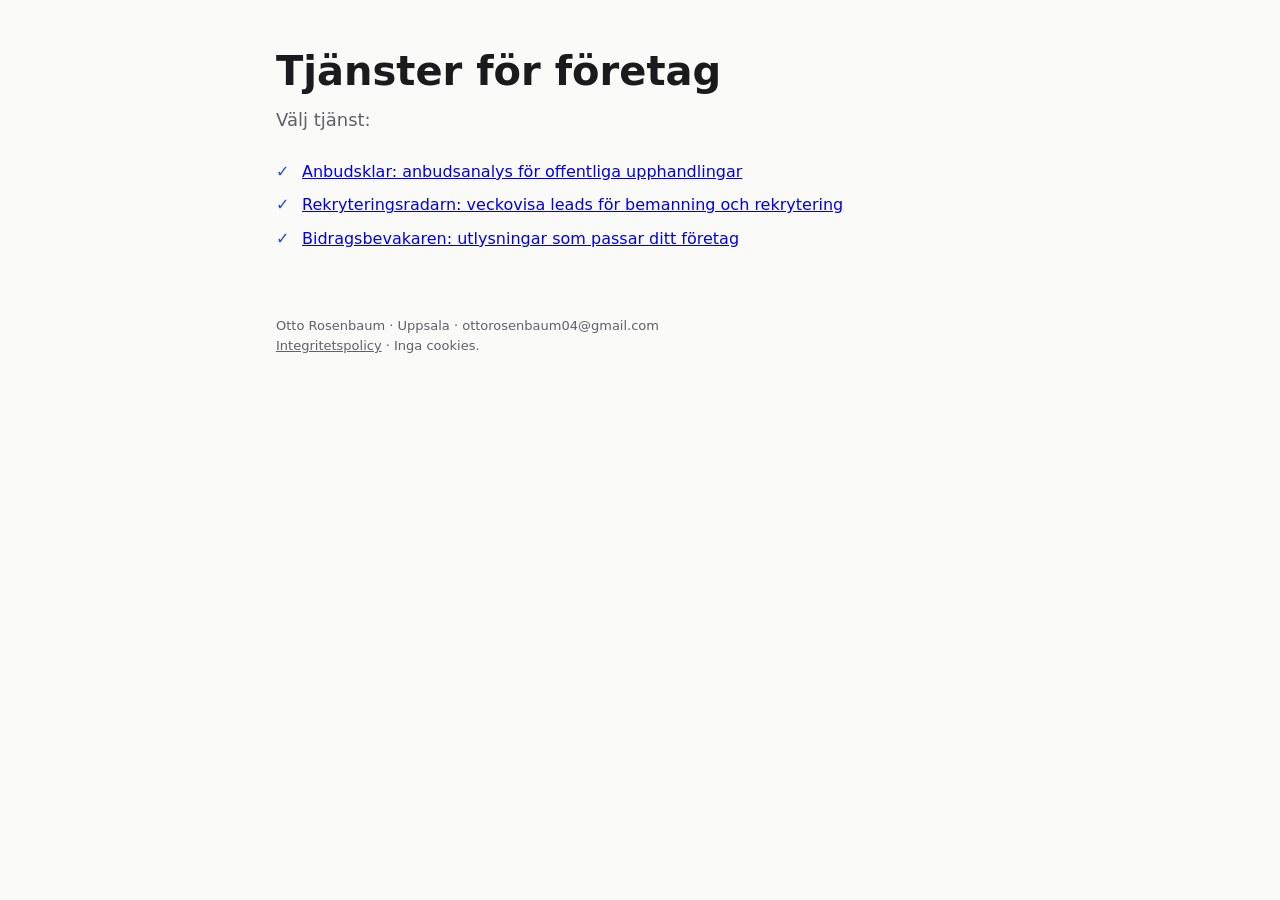
==== index.html @ a0662ef7 "Landningssidor för nischtest (upphandling, rekrytering, bidrag) Co-Authored-By: Claude Opus 5.5 <nor" ====
<!doctype html>
<html lang="sv"><head><meta charset="utf-8"><meta name="viewport" content="width=device-width, initial-scale=1">
<title>Tjänster för företag</title><link rel="stylesheet" href="style.css"></head>
<body><header><h1>Tjänster för företag</h1><p class="lead">Välj tjänst:</p></header>
<main><ul class="check">
<li><a href="upphandling/">Anbudsklar: anbudsanalys för offentliga upphandlingar</a></li>
<li><a href="rekrytering/">Rekryteringsradarn: veckovisa leads för bemanning och rekrytering</a></li>
<li><a href="bidrag/">Bidragsbevakaren: utlysningar som passar ditt företag</a></li>
</ul></main>
<footer><div data-seller></div><div><a href="integritet.html">Integritetspolicy</a> · Inga cookies.</div></footer>
<script src="config.js"></script><script src="site.js"></script></body></html>
---- style.css ----
:root {
  --bg: #fafaf8; --fg: #1b1b1d; --muted: #5f6068; --line: #e4e4e0; --card: #ffffff;
  --accent: #1d4ed8; --accent-fg: #ffffff; --soft: #eef2ff;
}
@media (prefers-color-scheme: dark) {
  :root:not([data-theme="light"]) {
    --bg: #131315; --fg: #ececef; --muted: #a0a0a8; --line: #2b2b30; --card: #1b1b1f;
    --accent: #6d9bff; --accent-fg: #0b0b0d; --soft: #1a2138;
  }
}
* { box-sizing: border-box; }
body { margin: 0; background: var(--bg); color: var(--fg);
  font: 16px/1.6 -apple-system, BlinkMacSystemFont, "Segoe UI", system-ui, sans-serif; }
main, header, footer { max-width: 760px; margin: 0 auto; padding: 0 16px; }
header { padding-top: 40px; }
.eyebrow { color: var(--accent); font-weight: 600; font-size: 14px; letter-spacing: .02em; }
h1 { font-size: clamp(28px, 5vw, 40px); line-height: 1.15; margin: 8px 0 12px; }
h2 { font-size: 22px; margin: 44px 0 12px; }
.lead { font-size: 18px; color: var(--muted); margin: 0 0 24px; }
.cta { display: flex; flex-wrap: wrap; gap: 10px; margin: 20px 0 8px; }
.btn { display: inline-block; padding: 12px 18px; border-radius: 8px; text-decoration: none;
  font-weight: 600; border: 1px solid var(--accent); }
.btn.primary { background: var(--accent); color: var(--accent-fg); }
.btn.ghost { color: var(--accent); background: transparent; }
.note { font-size: 13px; color: var(--muted); }
ul.check { padding-left: 0; list-style: none; }
ul.check li { padding-left: 26px; position: relative; margin: 8px 0; }
ul.check li::before { content: "✓"; position: absolute; left: 0; color: var(--accent); font-weight: 700; }
.sample { background: var(--card); border: 1px solid var(--line); border-radius: 10px; padding: 18px;
  font-size: 14px; }
.sample { overflow-x: auto; overflow-wrap: anywhere; }
.sample .tag { display: inline-block; font-size: 12px; background: var(--soft); color: var(--accent);
  padding: 2px 8px; border-radius: 99px; margin-bottom: 8px; }
.sample table { border-collapse: collapse; width: 100%; margin-top: 8px; }
.sample th, .sample td { text-align: left; padding: 6px 8px; border-bottom: 1px solid var(--line); vertical-align: top; }
.sample th { color: var(--muted); font-weight: 500; }
.prices { display: grid; grid-template-columns: repeat(auto-fit, minmax(220px, 1fr)); gap: 12px; }
.price { background: var(--card); border: 1px solid var(--line); border-radius: 10px; padding: 18px; }
.price .amount { font-size: 28px; font-weight: 700; }
.price .per { color: var(--muted); font-size: 14px; }
form { background: var(--card); border: 1px solid var(--line); border-radius: 10px; padding: 18px;
  display: grid; gap: 12px; }
label { font-size: 14px; font-weight: 500; display: grid; gap: 4px; }
input, select, textarea { font: inherit; padding: 10px; border-radius: 6px; border: 1px solid var(--line);
  background: var(--bg); color: var(--fg); width: 100%; }
label.inline { display: flex; gap: 8px; align-items: flex-start; font-weight: 400; }
label.inline input { width: auto; margin-top: 4px; }
button { font: inherit; font-weight: 600; padding: 12px 18px; border-radius: 8px; border: 0;
  background: var(--accent); color: var(--accent-fg); cursor: pointer; }
.form-msg { font-size: 14px; color: var(--accent); min-height: 1em; }
details { border-bottom: 1px solid var(--line); padding: 10px 0; }
summary { cursor: pointer; font-weight: 600; }
.ai { background: var(--soft); border-radius: 8px; padding: 12px 14px; font-size: 14px; margin-top: 16px; }
footer { color: var(--muted); font-size: 13px; padding: 48px 16px 40px; }
footer a { color: var(--muted); }
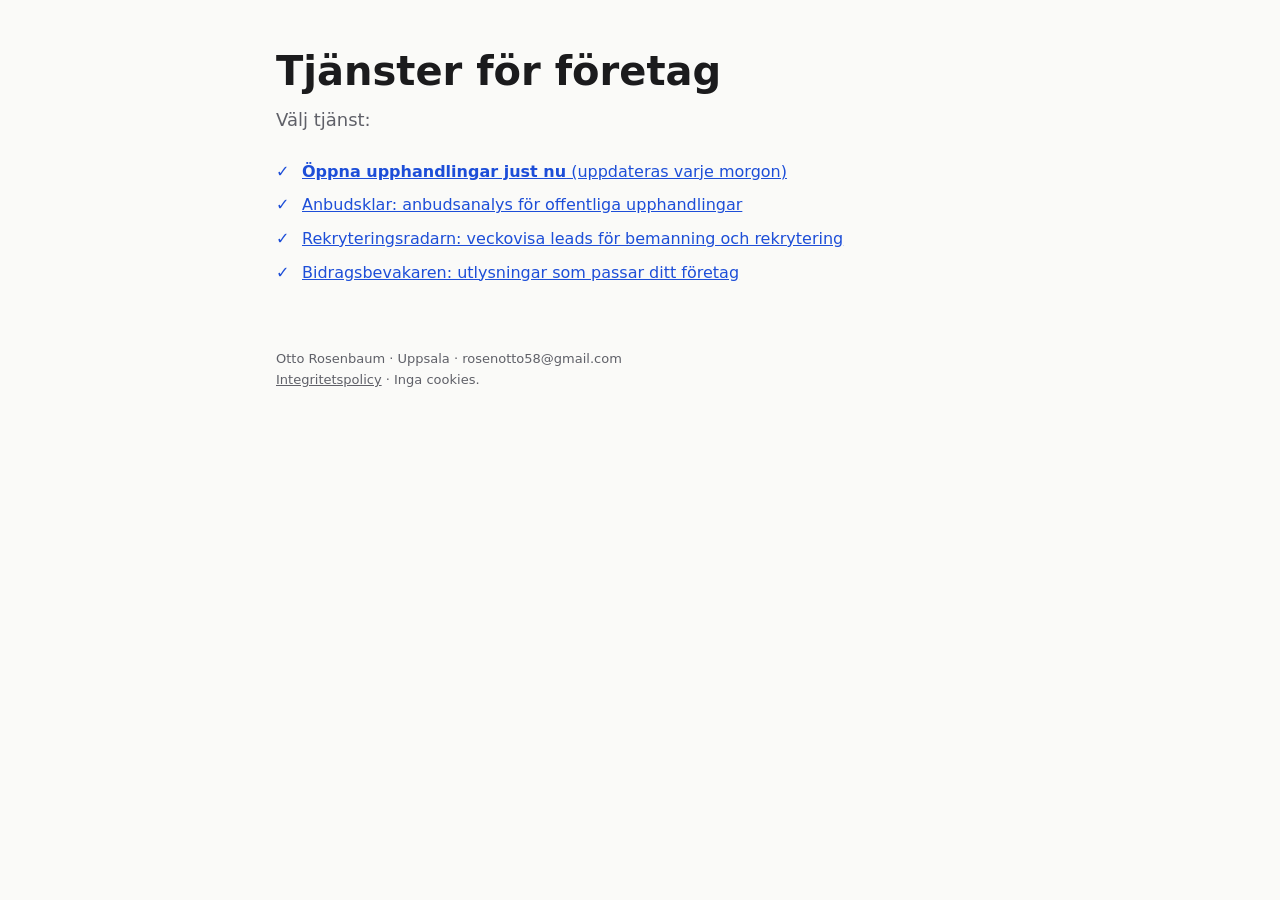
==== commit e37d70d5: "Daglig upphandlingsbevakning (TED) + ny kontaktadress Co-Authored-By: Claude Opus 5.5 <noreply@anthr" ====
--- a/index.html
+++ b/index.html
@@ -3,6 +3,7 @@
 <title>Tjänster för företag</title><link rel="stylesheet" href="style.css"></head>
 <body><header><h1>Tjänster för företag</h1><p class="lead">Välj tjänst:</p></header>
 <main><ul class="check">
+<li><a href="bevakning/"><strong>Öppna upphandlingar just nu</strong> (uppdateras varje morgon)</a></li>
 <li><a href="upphandling/">Anbudsklar: anbudsanalys för offentliga upphandlingar</a></li>
 <li><a href="rekrytering/">Rekryteringsradarn: veckovisa leads för bemanning och rekrytering</a></li>
 <li><a href="bidrag/">Bidragsbevakaren: utlysningar som passar ditt företag</a></li>
--- a/style.css
+++ b/style.css
@@ -11,6 +11,7 @@
 * { box-sizing: border-box; }
 body { margin: 0; background: var(--bg); color: var(--fg);
   font: 16px/1.6 -apple-system, BlinkMacSystemFont, "Segoe UI", system-ui, sans-serif; }
+a { color: var(--accent); }
 main, header, footer { max-width: 760px; margin: 0 auto; padding: 0 16px; }
 header { padding-top: 40px; }
 .eyebrow { color: var(--accent); font-weight: 600; font-size: 14px; letter-spacing: .02em; }
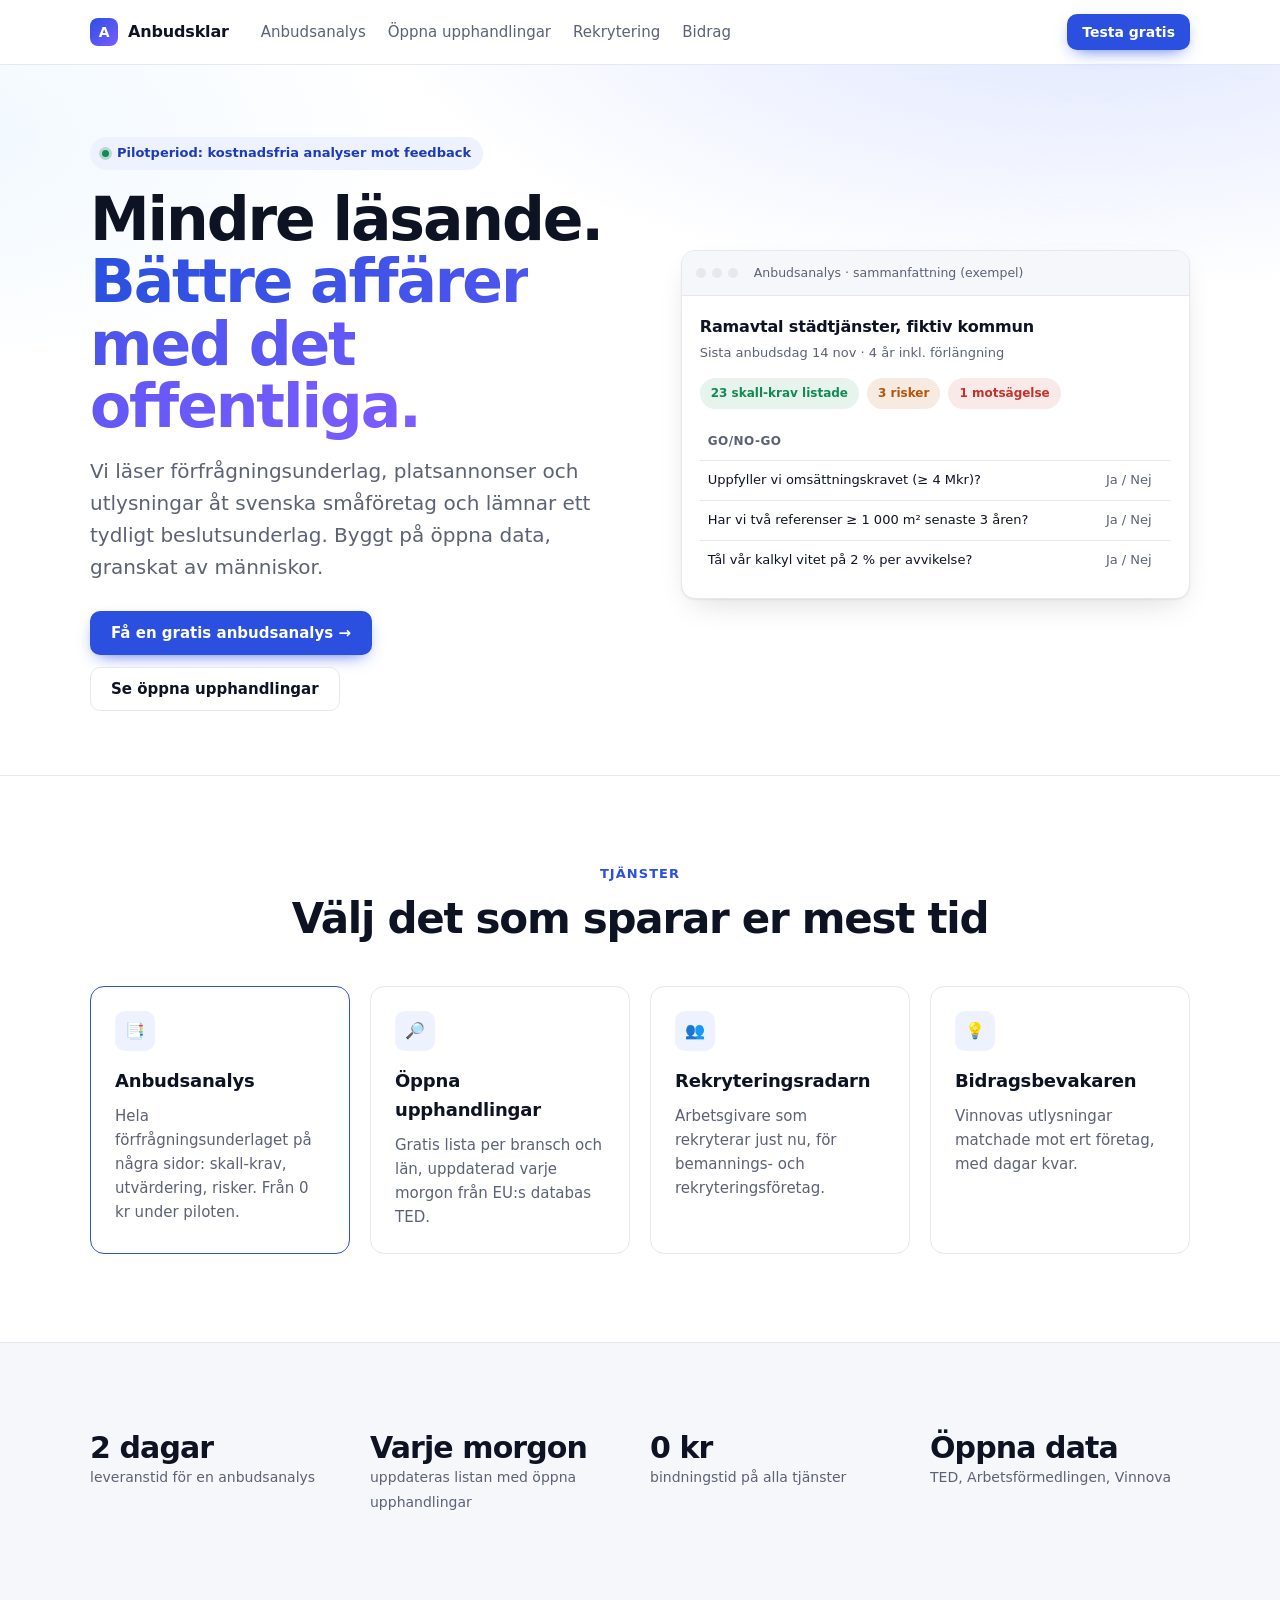
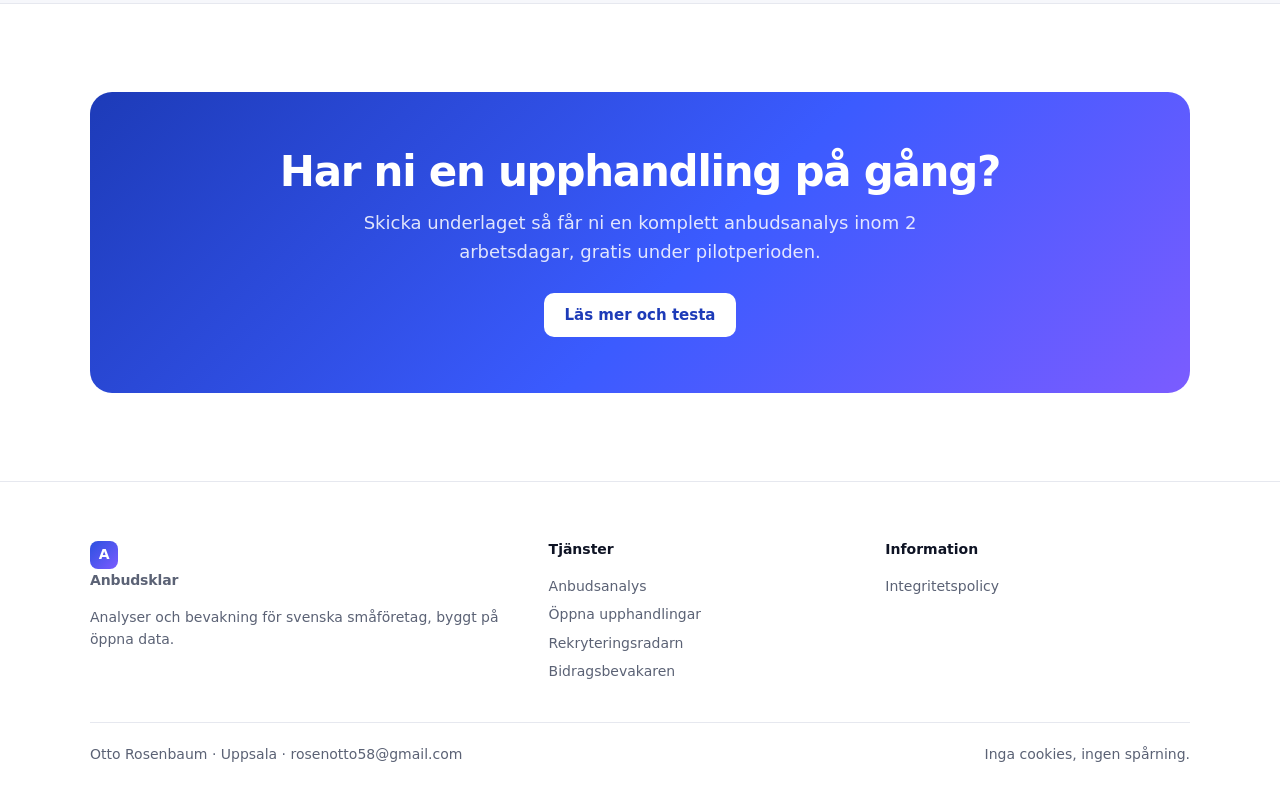
==== commit 72eadfd8: "Ny design på alla sidor (hjälte, steg, funktioner, priser, FAQ, sidfot) Co-Authored-By: Claude Opus " ====
--- a/index.html
+++ b/index.html
@@ -1,12 +1,87 @@
 <!doctype html>
-<html lang="sv"><head><meta charset="utf-8"><meta name="viewport" content="width=device-width, initial-scale=1">
-<title>Tjänster för företag</title><link rel="stylesheet" href="style.css"></head>
-<body><header><h1>Tjänster för företag</h1><p class="lead">Välj tjänst:</p></header>
-<main><ul class="check">
-<li><a href="bevakning/"><strong>Öppna upphandlingar just nu</strong> (uppdateras varje morgon)</a></li>
-<li><a href="upphandling/">Anbudsklar: anbudsanalys för offentliga upphandlingar</a></li>
-<li><a href="rekrytering/">Rekryteringsradarn: veckovisa leads för bemanning och rekrytering</a></li>
-<li><a href="bidrag/">Bidragsbevakaren: utlysningar som passar ditt företag</a></li>
-</ul></main>
-<footer><div data-seller></div><div><a href="integritet.html">Integritetspolicy</a> · Inga cookies.</div></footer>
-<script src="config.js"></script><script src="site.js"></script></body></html>
+<html lang="sv">
+<head>
+<meta charset="utf-8">
+<meta name="viewport" content="width=device-width, initial-scale=1">
+<title>Anbudsklar – analyser och bevakning för småföretag</title>
+<meta name="description" content="Anbudsanalyser, upphandlingsbevakning, rekryteringsleads och bidragsbevakning för svenska småföretag. Byggt på öppna data.">
+<link rel="stylesheet" href="style.css">
+</head>
+<body>
+
+<nav class="nav"><div class="wrap">
+  <a class="logo" href="./"><span class="logo-mark">A</span>Anbudsklar</a>
+  <div class="nav-links"><a href="upphandling/">Anbudsanalys</a><a href="bevakning/">Öppna upphandlingar</a><a href="rekrytering/">Rekrytering</a><a href="bidrag/">Bidrag</a></div>
+  <a class="btn btn-primary btn-sm nav-cta" href="upphandling/">Testa gratis</a>
+</div></nav>
+
+<header class="hero"><div class="wrap">
+  <div>
+    <span class="pill"><span class="dot"></span>Pilotperiod: kostnadsfria analyser mot feedback</span>
+    <h1>Mindre läsande. <span class="grad">Bättre affärer med det offentliga.</span></h1>
+    <p class="lead">Vi läser förfrågningsunderlag, platsannonser och utlysningar åt svenska småföretag och lämnar
+      ett tydligt beslutsunderlag. Byggt på öppna data, granskat av människor.</p>
+    <div class="cta-row">
+      <a class="btn btn-primary" href="upphandling/">Få en gratis anbudsanalys →</a>
+      <a class="btn btn-secondary" href="bevakning/">Se öppna upphandlingar</a>
+    </div>
+  </div>
+  <div class="mock">
+    <div class="mock-bar"><i></i><i></i><i></i><span>Anbudsanalys · sammanfattning (exempel)</span></div>
+    <div class="mock-body">
+      <div class="mock-title">Ramavtal städtjänster, fiktiv kommun</div>
+      <div class="mock-sub">Sista anbudsdag 14 nov · 4 år inkl. förlängning</div>
+      <div class="chips"><span class="chip ok">23 skall-krav listade</span><span class="chip warn">3 risker</span><span class="chip danger">1 motsägelse</span></div>
+      <div class="scroll-x"><table class="tbl">
+        <tr><th>Go/no-go</th><th></th></tr>
+        <tr><td>Uppfyller vi omsättningskravet (≥ 4 Mkr)?</td><td class="n">Ja / Nej</td></tr>
+        <tr><td>Har vi två referenser ≥ 1 000 m² senaste 3 åren?</td><td class="n">Ja / Nej</td></tr>
+        <tr><td>Tål vår kalkyl vitet på 2 % per avvikelse?</td><td class="n">Ja / Nej</td></tr>
+      </table></div>
+    </div>
+  </div>
+</div></header>
+
+<section><div class="wrap">
+  <div class="section-head center"><div class="kicker">Tjänster</div><h2>Välj det som sparar er mest tid</h2></div>
+  <div class="grid-3" style="grid-template-columns:repeat(auto-fit,minmax(240px,1fr))">
+    <a class="card" href="upphandling/" style="color:inherit;text-decoration:none;border-color:var(--accent)">
+      <div class="icon">📑</div><h3>Anbudsanalys</h3><p>Hela förfrågningsunderlaget på några sidor: skall-krav, utvärdering, risker. Från 0 kr under piloten.</p></a>
+    <a class="card" href="bevakning/" style="color:inherit;text-decoration:none">
+      <div class="icon">🔎</div><h3>Öppna upphandlingar</h3><p>Gratis lista per bransch och län, uppdaterad varje morgon från EU:s databas TED.</p></a>
+    <a class="card" href="rekrytering/" style="color:inherit;text-decoration:none">
+      <div class="icon">👥</div><h3>Rekryteringsradarn</h3><p>Arbetsgivare som rekryterar just nu, för bemannings- och rekryteringsföretag.</p></a>
+    <a class="card" href="bidrag/" style="color:inherit;text-decoration:none">
+      <div class="icon">💡</div><h3>Bidragsbevakaren</h3><p>Vinnovas utlysningar matchade mot ert företag, med dagar kvar.</p></a>
+  </div>
+</div></section>
+
+<section class="soft"><div class="wrap">
+  <div class="facts">
+    <div class="fact"><b>2 dagar</b><span>leveranstid för en anbudsanalys</span></div>
+    <div class="fact"><b>Varje morgon</b><span>uppdateras listan med öppna upphandlingar</span></div>
+    <div class="fact"><b>0 kr</b><span>bindningstid på alla tjänster</span></div>
+    <div class="fact"><b>Öppna data</b><span>TED, Arbetsförmedlingen, Vinnova</span></div>
+  </div>
+</div></section>
+
+<section style="padding-bottom:88px"><div class="wrap">
+  <div class="cta-band">
+    <h2>Har ni en upphandling på gång?</h2>
+    <p>Skicka underlaget så får ni en komplett anbudsanalys inom 2 arbetsdagar, gratis under pilotperioden.</p>
+    <div class="cta-row" style="justify-content:center"><a class="btn btn-primary" href="upphandling/">Läs mer och testa</a></div>
+  </div>
+</div></section>
+
+<footer class="footer"><div class="wrap">
+  <div class="cols">
+    <div><a class="logo" href="./"><span class="logo-mark">A</span>Anbudsklar</a>
+      <p style="margin:12px 0 0;max-width:30em">Analyser och bevakning för svenska småföretag, byggt på öppna data.</p></div>
+    <div><h4>Tjänster</h4><a href="upphandling/">Anbudsanalys</a><a href="bevakning/">Öppna upphandlingar</a><a href="rekrytering/">Rekryteringsradarn</a><a href="bidrag/">Bidragsbevakaren</a></div>
+    <div><h4>Information</h4><a href="integritet.html">Integritetspolicy</a></div>
+  </div>
+  <div class="legal"><span data-seller></span><span>Inga cookies, ingen spårning.</span></div>
+</div></footer>
+<script src="config.js"></script><script src="site.js"></script>
+</body>
+</html>
--- a/style.css
+++ b/style.css
@@ -1,56 +1,205 @@
+/* Designsystem för alla sidor. Inga externa typsnitt (inga tredjepartsanrop, i linje med integritetspolicyn). */
 :root {
-  --bg: #fafaf8; --fg: #1b1b1d; --muted: #5f6068; --line: #e4e4e0; --card: #ffffff;
-  --accent: #1d4ed8; --accent-fg: #ffffff; --soft: #eef2ff;
+  --bg: #ffffff; --bg-soft: #f6f7fb; --fg: #0e1324; --muted: #5b6275; --line: #e6e8ef; --card: #ffffff;
+  --accent: #2b50e0; --accent-strong: #1d3bb8; --accent-fg: #ffffff; --accent-soft: #eef2ff;
+  --ok: #138a52; --warn: #b4560a; --danger: #c0352b;
+  --shadow: 0 1px 2px rgba(14,19,36,.06), 0 12px 32px -12px rgba(14,19,36,.18);
+  --radius: 14px;
+  --hero: radial-gradient(1200px 500px at 85% -10%, #dfe6ff 0%, rgba(223,230,255,0) 60%),
+          radial-gradient(900px 400px at -10% 10%, #eef7ff 0%, rgba(238,247,255,0) 60%);
 }
 @media (prefers-color-scheme: dark) {
   :root:not([data-theme="light"]) {
-    --bg: #131315; --fg: #ececef; --muted: #a0a0a8; --line: #2b2b30; --card: #1b1b1f;
-    --accent: #6d9bff; --accent-fg: #0b0b0d; --soft: #1a2138;
+    --bg: #0b0e17; --bg-soft: #111522; --fg: #eef0f6; --muted: #9aa1b4; --line: #222839; --card: #141927;
+    --accent: #6f8cff; --accent-strong: #8ea5ff; --accent-fg: #0b0e17; --accent-soft: #1a2240;
+    --ok: #3ccf8e; --warn: #f0a24a; --danger: #ff7a6e;
+    --shadow: 0 1px 2px rgba(0,0,0,.4), 0 16px 40px -16px rgba(0,0,0,.7);
+    --hero: radial-gradient(1200px 500px at 85% -10%, #1b2550 0%, rgba(27,37,80,0) 60%),
+            radial-gradient(900px 400px at -10% 10%, #12203a 0%, rgba(18,32,58,0) 60%);
   }
 }
 * { box-sizing: border-box; }
+html { scroll-behavior: smooth; }
 body { margin: 0; background: var(--bg); color: var(--fg);
-  font: 16px/1.6 -apple-system, BlinkMacSystemFont, "Segoe UI", system-ui, sans-serif; }
-a { color: var(--accent); }
-main, header, footer { max-width: 760px; margin: 0 auto; padding: 0 16px; }
-header { padding-top: 40px; }
-.eyebrow { color: var(--accent); font-weight: 600; font-size: 14px; letter-spacing: .02em; }
-h1 { font-size: clamp(28px, 5vw, 40px); line-height: 1.15; margin: 8px 0 12px; }
-h2 { font-size: 22px; margin: 44px 0 12px; }
-.lead { font-size: 18px; color: var(--muted); margin: 0 0 24px; }
-.cta { display: flex; flex-wrap: wrap; gap: 10px; margin: 20px 0 8px; }
-.btn { display: inline-block; padding: 12px 18px; border-radius: 8px; text-decoration: none;
-  font-weight: 600; border: 1px solid var(--accent); }
-.btn.primary { background: var(--accent); color: var(--accent-fg); }
-.btn.ghost { color: var(--accent); background: transparent; }
-.note { font-size: 13px; color: var(--muted); }
-ul.check { padding-left: 0; list-style: none; }
-ul.check li { padding-left: 26px; position: relative; margin: 8px 0; }
-ul.check li::before { content: "✓"; position: absolute; left: 0; color: var(--accent); font-weight: 700; }
-.sample { background: var(--card); border: 1px solid var(--line); border-radius: 10px; padding: 18px;
-  font-size: 14px; }
-.sample { overflow-x: auto; overflow-wrap: anywhere; }
-.sample .tag { display: inline-block; font-size: 12px; background: var(--soft); color: var(--accent);
-  padding: 2px 8px; border-radius: 99px; margin-bottom: 8px; }
-.sample table { border-collapse: collapse; width: 100%; margin-top: 8px; }
-.sample th, .sample td { text-align: left; padding: 6px 8px; border-bottom: 1px solid var(--line); vertical-align: top; }
-.sample th { color: var(--muted); font-weight: 500; }
-.prices { display: grid; grid-template-columns: repeat(auto-fit, minmax(220px, 1fr)); gap: 12px; }
-.price { background: var(--card); border: 1px solid var(--line); border-radius: 10px; padding: 18px; }
-.price .amount { font-size: 28px; font-weight: 700; }
-.price .per { color: var(--muted); font-size: 14px; }
-form { background: var(--card); border: 1px solid var(--line); border-radius: 10px; padding: 18px;
-  display: grid; gap: 12px; }
-label { font-size: 14px; font-weight: 500; display: grid; gap: 4px; }
-input, select, textarea { font: inherit; padding: 10px; border-radius: 6px; border: 1px solid var(--line);
+  font: 16px/1.6 -apple-system, BlinkMacSystemFont, "SF Pro Text", "Segoe UI", Inter, Roboto, system-ui, sans-serif;
+  -webkit-font-smoothing: antialiased; }
+a { color: var(--accent); text-decoration: none; }
+a:hover { text-decoration: underline; }
+img, svg { display: block; }
+.wrap { max-width: 1140px; margin: 0 auto; padding: 0 20px; }
+.narrow { max-width: 760px; }
+
+/* Navigering */
+.nav { position: sticky; top: 0; z-index: 50; background: color-mix(in srgb, var(--bg) 82%, transparent);
+  backdrop-filter: saturate(1.4) blur(12px); -webkit-backdrop-filter: saturate(1.4) blur(12px);
+  border-bottom: 1px solid var(--line); }
+.nav .wrap { display: flex; align-items: center; gap: 24px; height: 64px; }
+.logo { display: flex; align-items: center; gap: 10px; font-weight: 700; color: var(--fg); letter-spacing: -.01em; }
+.logo:hover { text-decoration: none; }
+.logo-mark { width: 28px; height: 28px; border-radius: 8px; background: linear-gradient(135deg, var(--accent), #7b5cff);
+  display: grid; place-items: center; color: #fff; font-size: 14px; font-weight: 800; }
+.nav-links { display: flex; gap: 22px; margin-left: 8px; }
+.nav-links a { color: var(--muted); font-size: 15px; font-weight: 500; }
+.nav-links a:hover, .nav-links a[aria-current] { color: var(--fg); text-decoration: none; }
+.nav-cta { margin-left: auto; }
+@media (max-width: 860px) { .nav-links { display: none; } }
+
+/* Knappar */
+.btn { display: inline-flex; align-items: center; justify-content: center; gap: 8px; padding: 12px 20px;
+  border-radius: 10px; font-weight: 600; font-size: 15px; line-height: 1.2; border: 1px solid transparent;
+  cursor: pointer; transition: transform .08s ease, background .15s ease, box-shadow .15s ease; white-space: nowrap; }
+.btn:hover { text-decoration: none; transform: translateY(-1px); }
+.btn-primary { background: var(--accent); color: var(--accent-fg); box-shadow: 0 6px 18px -8px var(--accent); }
+.btn-primary:hover { background: var(--accent-strong); }
+.btn-secondary { background: var(--card); color: var(--fg); border-color: var(--line); }
+.btn-secondary:hover { border-color: var(--muted); }
+.btn-sm { padding: 9px 14px; font-size: 14px; }
+.btn-block { width: 100%; }
+
+/* Hjälte */
+.hero { background: var(--hero); padding: 72px 0 64px; border-bottom: 1px solid var(--line); }
+.hero .wrap { display: grid; grid-template-columns: 1.05fr 1fr; gap: 56px; align-items: center; }
+@media (max-width: 960px) { .hero .wrap { grid-template-columns: 1fr; gap: 40px; } .hero { padding: 48px 0; } }
+.hero .wrap > *, .grid-2 > *, .grid-3 > *, .pricing > * { min-width: 0; }
+@media (max-width: 520px) { .nav-cta { display: none; } .btn { white-space: normal; text-align: center; } }
+.pill { display: inline-flex; align-items: center; gap: 8px; padding: 6px 12px; border-radius: 999px;
+  background: var(--accent-soft); color: var(--accent-strong); font-size: 13px; font-weight: 600; }
+.pill .dot { width: 7px; height: 7px; border-radius: 50%; background: var(--ok); box-shadow: 0 0 0 3px color-mix(in srgb, var(--ok) 25%, transparent); }
+h1 { font-size: clamp(36px, 5.4vw, 60px); line-height: 1.04; letter-spacing: -.035em; margin: 18px 0 18px; font-weight: 750; }
+.grad { background: linear-gradient(90deg, var(--accent), #7b5cff); -webkit-background-clip: text; background-clip: text; color: transparent; }
+.lead { font-size: clamp(17px, 1.6vw, 20px); color: var(--muted); margin: 0 0 28px; max-width: 34em; }
+.cta-row { display: flex; flex-wrap: wrap; gap: 12px; }
+.trust { display: flex; flex-wrap: wrap; gap: 8px 20px; margin-top: 26px; color: var(--muted); font-size: 14px; padding: 0; list-style: none; }
+.trust li { display: flex; align-items: center; gap: 7px; }
+.trust svg { color: var(--ok); flex: none; }
+.fine { font-size: 13px; color: var(--muted); margin-top: 14px; }
+
+/* Produktbild (fönster) */
+.mock { background: var(--card); border: 1px solid var(--line); border-radius: var(--radius); box-shadow: var(--shadow); overflow: hidden; }
+.mock-bar { display: flex; align-items: center; gap: 6px; padding: 12px 14px; border-bottom: 1px solid var(--line); background: var(--bg-soft); }
+.mock-bar i { width: 10px; height: 10px; border-radius: 50%; background: var(--line); display: block; }
+.mock-bar span { margin-left: 10px; font-size: 12.5px; color: var(--muted); font-weight: 500; overflow: hidden; text-overflow: ellipsis; white-space: nowrap; }
+.mock-body { padding: 18px; }
+.mock-title { font-weight: 700; letter-spacing: -.01em; margin-bottom: 4px; }
+.mock-sub { font-size: 13px; color: var(--muted); margin-bottom: 14px; }
+.chips { display: flex; flex-wrap: wrap; gap: 8px; margin-bottom: 14px; }
+.chip { font-size: 12px; font-weight: 600; padding: 5px 10px; border-radius: 999px; background: var(--bg-soft); color: var(--muted); border: 1px solid var(--line); }
+.chip.ok { color: var(--ok); background: color-mix(in srgb, var(--ok) 10%, transparent); border-color: transparent; }
+.chip.warn { color: var(--warn); background: color-mix(in srgb, var(--warn) 12%, transparent); border-color: transparent; }
+.chip.danger { color: var(--danger); background: color-mix(in srgb, var(--danger) 10%, transparent); border-color: transparent; }
+.tbl { width: 100%; border-collapse: collapse; font-size: 13px; }
+.tbl th, .tbl td { text-align: left; padding: 9px 8px; border-top: 1px solid var(--line); vertical-align: top; }
+.tbl th { color: var(--muted); font-weight: 600; font-size: 12px; text-transform: uppercase; letter-spacing: .04em; border-top: 0; }
+.tbl td.n { white-space: nowrap; color: var(--muted); }
+.tag { display: inline-block; font-size: 11.5px; font-weight: 700; padding: 2px 8px; border-radius: 6px; }
+.tag.skall { background: var(--accent-soft); color: var(--accent-strong); }
+.tag.risk { background: color-mix(in srgb, var(--danger) 12%, transparent); color: var(--danger); }
+.tag.eval { background: color-mix(in srgb, var(--ok) 12%, transparent); color: var(--ok); }
+.scroll-x { overflow-x: auto; }
+.floating { position: relative; }
+.badge-float { position: absolute; right: -10px; bottom: -18px; background: var(--card); border: 1px solid var(--line);
+  border-radius: 12px; box-shadow: var(--shadow); padding: 10px 14px; font-size: 13px; display: flex; gap: 10px; align-items: center; }
+.badge-float b { display: block; font-size: 15px; }
+@media (max-width: 960px) { .badge-float { right: 8px; } }
+
+/* Sektioner */
+section { padding: 88px 0; }
+section[id] { scroll-margin-top: 64px; }
+section.soft { background: var(--bg-soft); border-top: 1px solid var(--line); border-bottom: 1px solid var(--line); }
+@media (max-width: 700px) { section { padding: 60px 0; } }
+.kicker { color: var(--accent); font-weight: 700; font-size: 13px; letter-spacing: .08em; text-transform: uppercase; }
+h2 { font-size: clamp(28px, 3.4vw, 42px); line-height: 1.12; letter-spacing: -.03em; margin: 10px 0 14px; font-weight: 720; }
+h3 { font-size: 18px; letter-spacing: -.01em; margin: 0 0 8px; }
+.section-head { max-width: 720px; margin-bottom: 44px; }
+.section-head.center { margin-left: auto; margin-right: auto; text-align: center; }
+.section-head p { color: var(--muted); font-size: 18px; margin: 0; }
+
+.grid-3 { display: grid; grid-template-columns: repeat(3, 1fr); gap: 20px; }
+.grid-2 { display: grid; grid-template-columns: 1fr 1fr; gap: 48px; align-items: center; }
+@media (max-width: 900px) { .grid-3 { grid-template-columns: 1fr 1fr; } .grid-2 { grid-template-columns: 1fr; gap: 32px; } }
+@media (max-width: 620px) { .grid-3 { grid-template-columns: 1fr; } }
+.card { background: var(--card); border: 1px solid var(--line); border-radius: var(--radius); padding: 24px; }
+.card p { color: var(--muted); margin: 0; font-size: 15px; }
+.icon { width: 40px; height: 40px; border-radius: 10px; background: var(--accent-soft); color: var(--accent);
+  display: grid; place-items: center; margin-bottom: 16px; }
+
+/* Steg */
+.steps { counter-reset: s; }
+.step { position: relative; padding-top: 52px; }
+.step::before { counter-increment: s; content: counter(s); position: absolute; top: 0; left: 0; width: 36px; height: 36px;
+  border-radius: 50%; background: var(--fg); color: var(--bg); display: grid; place-items: center; font-weight: 700; font-size: 15px; }
+
+/* Faktaband */
+.facts { display: grid; grid-template-columns: repeat(4, 1fr); gap: 20px; }
+@media (max-width: 800px) { .facts { grid-template-columns: 1fr 1fr; } }
+.fact b { display: block; font-size: 30px; letter-spacing: -.03em; line-height: 1.1; }
+.fact span { color: var(--muted); font-size: 14px; }
+
+/* Priser */
+.pricing { display: grid; grid-template-columns: repeat(3, 1fr); gap: 20px; align-items: stretch; }
+@media (max-width: 900px) { .pricing { grid-template-columns: 1fr; } }
+.plan { display: flex; flex-direction: column; background: var(--card); border: 1px solid var(--line); border-radius: var(--radius); padding: 28px; }
+.plan.featured { border: 2px solid var(--accent); box-shadow: var(--shadow); position: relative; }
+.plan .ribbon { position: absolute; top: -12px; left: 24px; background: var(--accent); color: var(--accent-fg);
+  font-size: 12px; font-weight: 700; padding: 4px 10px; border-radius: 999px; }
+.plan h3 { font-size: 17px; }
+.price-big { font-size: 40px; font-weight: 750; letter-spacing: -.035em; line-height: 1; margin: 10px 0 4px; }
+.price-big small { font-size: 15px; font-weight: 500; color: var(--muted); letter-spacing: 0; }
+.plan .desc { color: var(--muted); font-size: 14px; margin: 6px 0 18px; }
+.plan ul { list-style: none; padding: 0; margin: 0 0 24px; display: grid; gap: 10px; font-size: 14.5px; }
+.plan li { display: flex; gap: 9px; align-items: flex-start; }
+.plan li svg { color: var(--ok); flex: none; margin-top: 3px; }
+.plan .btn { margin-top: auto; }
+
+/* Vanliga frågor */
+.faq { border-top: 1px solid var(--line); }
+.faq details { border-bottom: 1px solid var(--line); padding: 20px 0; }
+.faq summary { cursor: pointer; font-weight: 600; font-size: 17px; list-style: none; display: flex; justify-content: space-between; gap: 16px; }
+.faq summary::-webkit-details-marker { display: none; }
+.faq summary::after { content: "+"; color: var(--muted); font-size: 22px; line-height: 1; transition: transform .2s; }
+.faq details[open] summary::after { transform: rotate(45deg); }
+.faq details p { color: var(--muted); margin: 12px 0 0; }
+
+/* Formulär */
+form { display: grid; gap: 14px; }
+.form-card { background: var(--card); border: 1px solid var(--line); border-radius: var(--radius); padding: 28px; box-shadow: var(--shadow); }
+.form-row { display: grid; grid-template-columns: 1fr 1fr; gap: 14px; }
+@media (max-width: 620px) { .form-row { grid-template-columns: 1fr; } }
+label { font-size: 14px; font-weight: 600; display: grid; gap: 6px; }
+input, select, textarea { font: inherit; font-weight: 400; padding: 11px 12px; border-radius: 9px; border: 1px solid var(--line);
   background: var(--bg); color: var(--fg); width: 100%; }
-label.inline { display: flex; gap: 8px; align-items: flex-start; font-weight: 400; }
+input:focus, select:focus, textarea:focus { outline: 2px solid color-mix(in srgb, var(--accent) 40%, transparent); border-color: var(--accent); }
+label.inline { display: flex; gap: 10px; align-items: flex-start; font-weight: 400; color: var(--muted); }
 label.inline input { width: auto; margin-top: 4px; }
-button { font: inherit; font-weight: 600; padding: 12px 18px; border-radius: 8px; border: 0;
-  background: var(--accent); color: var(--accent-fg); cursor: pointer; }
+button { font: inherit; }
+form button[type=submit] { font-weight: 600; padding: 13px 18px; border-radius: 10px; border: 0; background: var(--accent); color: var(--accent-fg); cursor: pointer; }
 .form-msg { font-size: 14px; color: var(--accent); min-height: 1em; }
-details { border-bottom: 1px solid var(--line); padding: 10px 0; }
-summary { cursor: pointer; font-weight: 600; }
-.ai { background: var(--soft); border-radius: 8px; padding: 12px 14px; font-size: 14px; margin-top: 16px; }
-footer { color: var(--muted); font-size: 13px; padding: 48px 16px 40px; }
-footer a { color: var(--muted); }
+
+/* Avslutande uppmaning */
+.cta-band { border-radius: 22px; padding: 56px 40px; text-align: center; color: #fff;
+  background: linear-gradient(135deg, #1d3bb8 0%, #3b5bff 55%, #7b5cff 100%); }
+.cta-band h2 { color: #fff; margin-top: 0; }
+.cta-band p { color: rgba(255,255,255,.85); font-size: 18px; margin: 0 auto 26px; max-width: 36em; }
+.cta-band .btn-primary { background: #fff; color: #1d3bb8; box-shadow: none; }
+.cta-band .btn-secondary { background: transparent; color: #fff; border-color: rgba(255,255,255,.5); }
+
+/* AI-märkning och sidfot */
+.ai-note { display: flex; gap: 10px; align-items: flex-start; font-size: 13.5px; color: var(--muted);
+  background: var(--bg-soft); border: 1px solid var(--line); border-radius: 10px; padding: 12px 14px; }
+.footer { border-top: 1px solid var(--line); padding: 56px 0 40px; color: var(--muted); font-size: 14px; }
+.footer .cols { display: grid; grid-template-columns: 1.4fr 1fr 1fr; gap: 32px; }
+@media (max-width: 700px) { .footer .cols { grid-template-columns: 1fr; } }
+.footer h4 { color: var(--fg); font-size: 14px; margin: 0 0 12px; }
+.footer a { color: var(--muted); display: block; padding: 3px 0; }
+.footer a:hover { color: var(--fg); }
+.footer .legal { margin-top: 36px; padding-top: 20px; border-top: 1px solid var(--line); display: flex; flex-wrap: wrap; gap: 8px 24px; justify-content: space-between; }
+
+/* Dokumentsidor (integritet) och listsidor (bevakning) */
+.doc h1 { font-size: clamp(32px, 4vw, 44px); }
+.doc h2 { font-size: 22px; margin-top: 36px; }
+.doc p, .doc li { color: var(--muted); }
+.list-item { padding: 18px 0; border-bottom: 1px solid var(--line); display: grid; grid-template-columns: 1fr auto; gap: 8px 20px; align-items: start; }
+@media (max-width: 700px) { .list-item { grid-template-columns: 1fr; } }
+.list-item .t { font-weight: 650; color: var(--fg); }
+.list-item .m { color: var(--muted); font-size: 14px; }
+.deadline { font-weight: 600; color: var(--fg); }
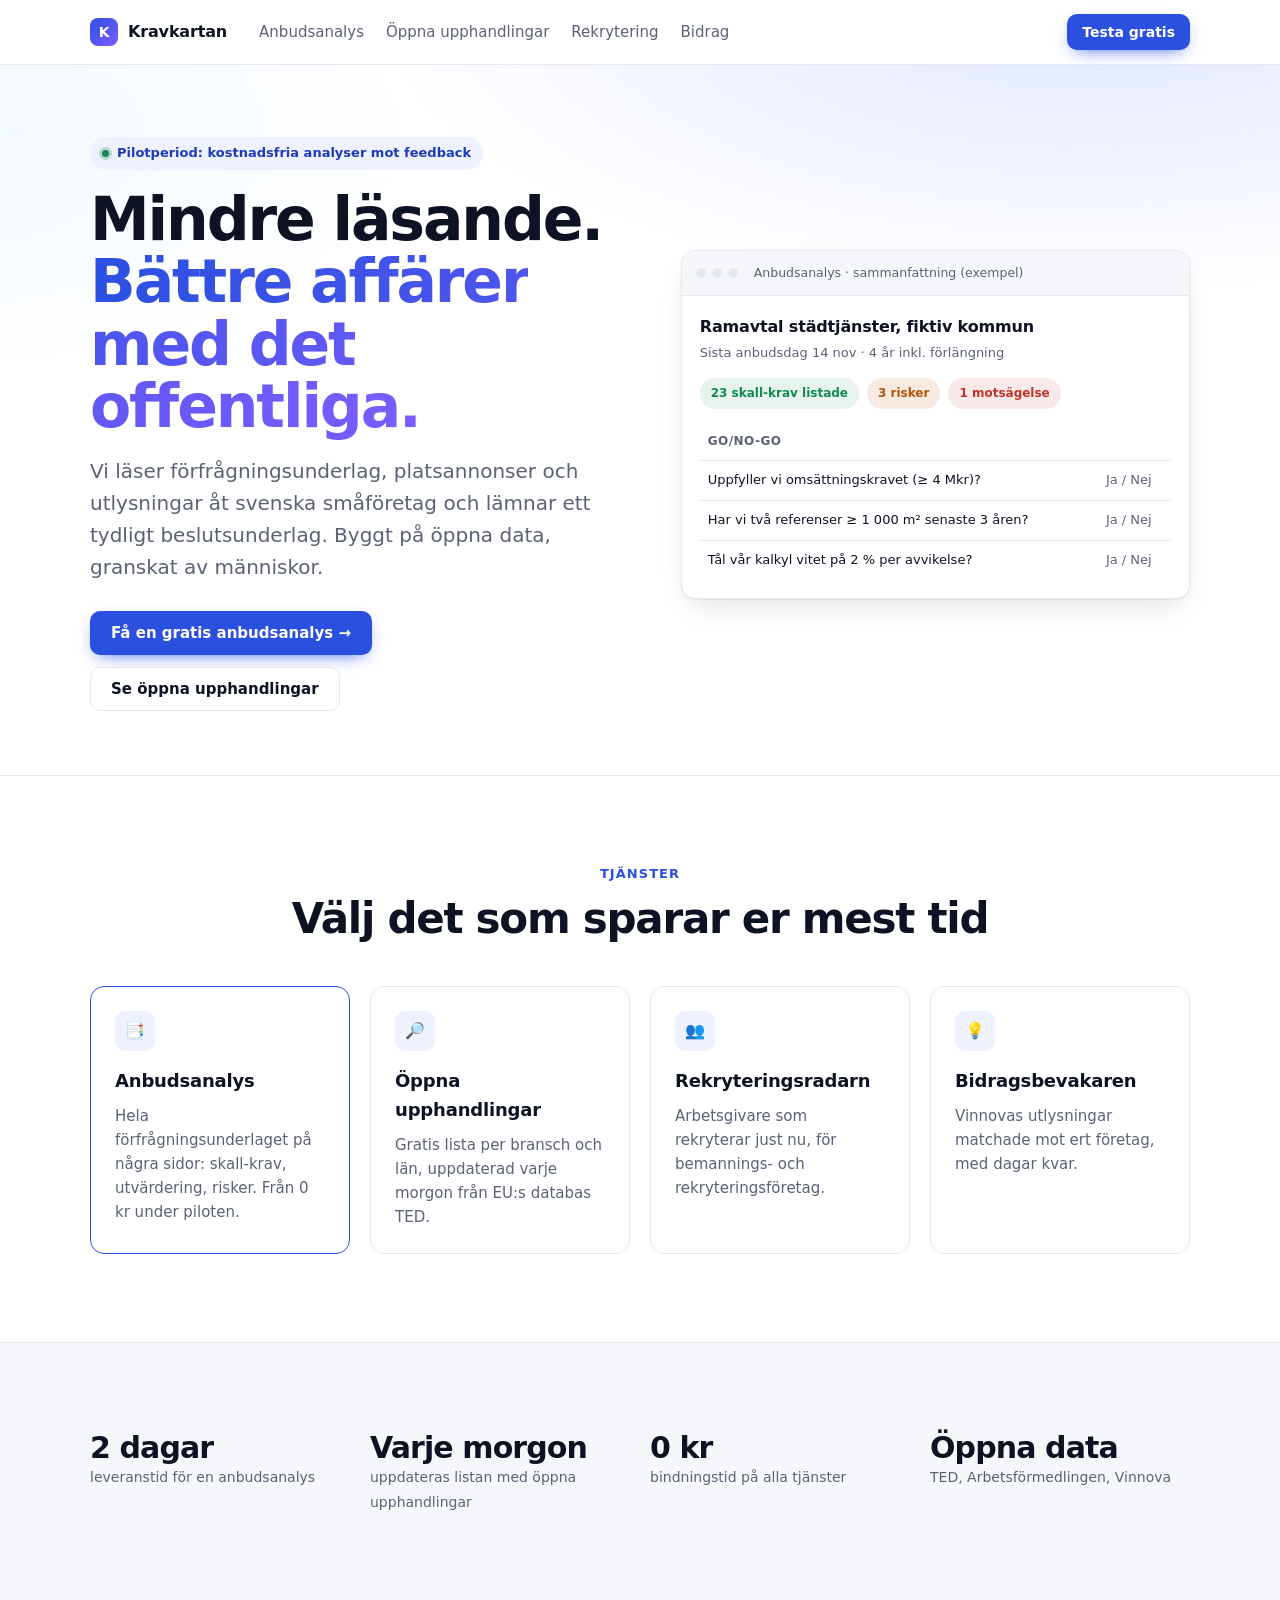
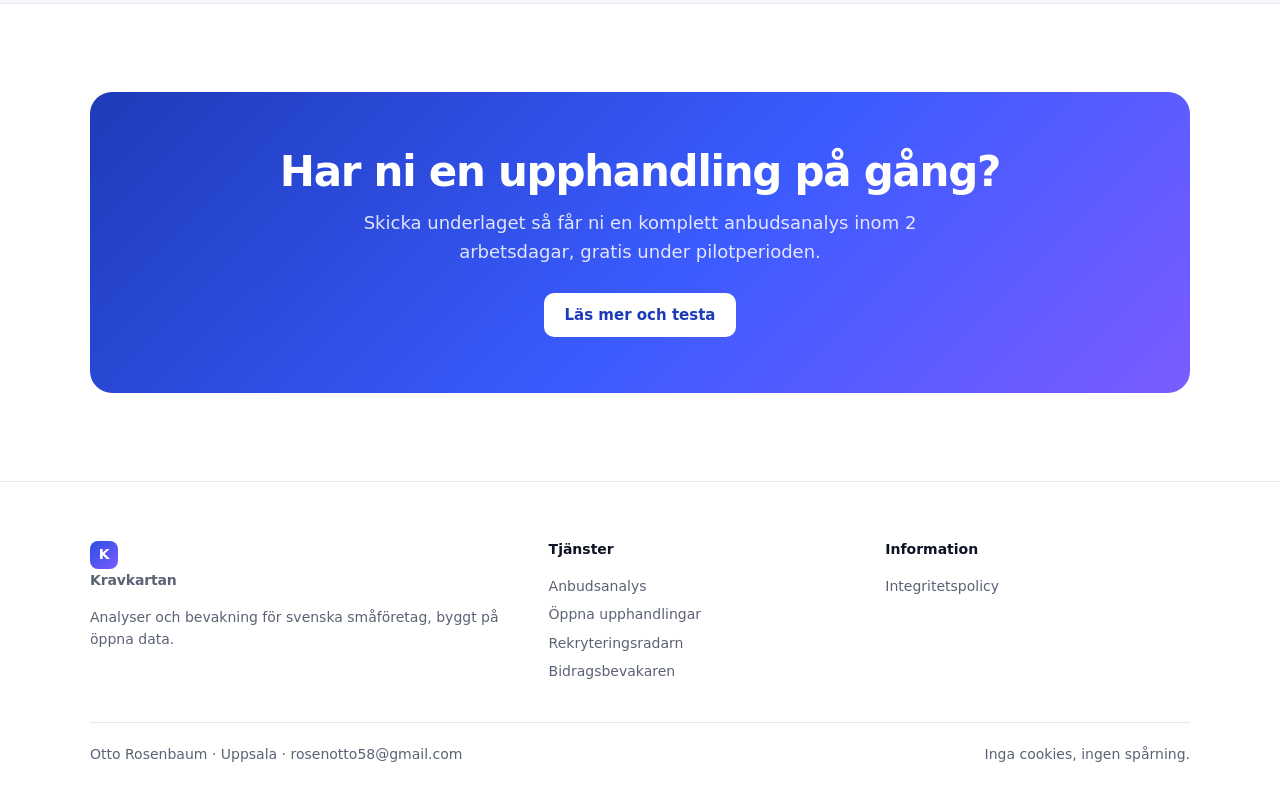
==== commit 083abfa3: "Byter namn: Anbudsklar → Kravkartan (anbudsklar.se tillhör någon annan) Co-Authored-By: Claude Opus " ====
--- a/index.html
+++ b/index.html
@@ -3,14 +3,14 @@
 <head>
 <meta charset="utf-8">
 <meta name="viewport" content="width=device-width, initial-scale=1">
-<title>Anbudsklar – analyser och bevakning för småföretag</title>
+<title>Kravkartan – analyser och bevakning för småföretag</title>
 <meta name="description" content="Anbudsanalyser, upphandlingsbevakning, rekryteringsleads och bidragsbevakning för svenska småföretag. Byggt på öppna data.">
-<link rel="stylesheet" href="style.css">
+<link rel="stylesheet" href="style.css?v=3">
 </head>
 <body>
 
 <nav class="nav"><div class="wrap">
-  <a class="logo" href="./"><span class="logo-mark">A</span>Anbudsklar</a>
+  <a class="logo" href="./"><span class="logo-mark">K</span>Kravkartan</a>
   <div class="nav-links"><a href="upphandling/">Anbudsanalys</a><a href="bevakning/">Öppna upphandlingar</a><a href="rekrytering/">Rekrytering</a><a href="bidrag/">Bidrag</a></div>
   <a class="btn btn-primary btn-sm nav-cta" href="upphandling/">Testa gratis</a>
 </div></nav>
@@ -75,13 +75,13 @@
 
 <footer class="footer"><div class="wrap">
   <div class="cols">
-    <div><a class="logo" href="./"><span class="logo-mark">A</span>Anbudsklar</a>
+    <div><a class="logo" href="./"><span class="logo-mark">K</span>Kravkartan</a>
       <p style="margin:12px 0 0;max-width:30em">Analyser och bevakning för svenska småföretag, byggt på öppna data.</p></div>
     <div><h4>Tjänster</h4><a href="upphandling/">Anbudsanalys</a><a href="bevakning/">Öppna upphandlingar</a><a href="rekrytering/">Rekryteringsradarn</a><a href="bidrag/">Bidragsbevakaren</a></div>
     <div><h4>Information</h4><a href="integritet.html">Integritetspolicy</a></div>
   </div>
   <div class="legal"><span data-seller></span><span>Inga cookies, ingen spårning.</span></div>
 </div></footer>
-<script src="config.js"></script><script src="site.js"></script>
+<script src="config.js?v=3"></script><script src="site.js?v=3"></script>
 </body>
 </html>
